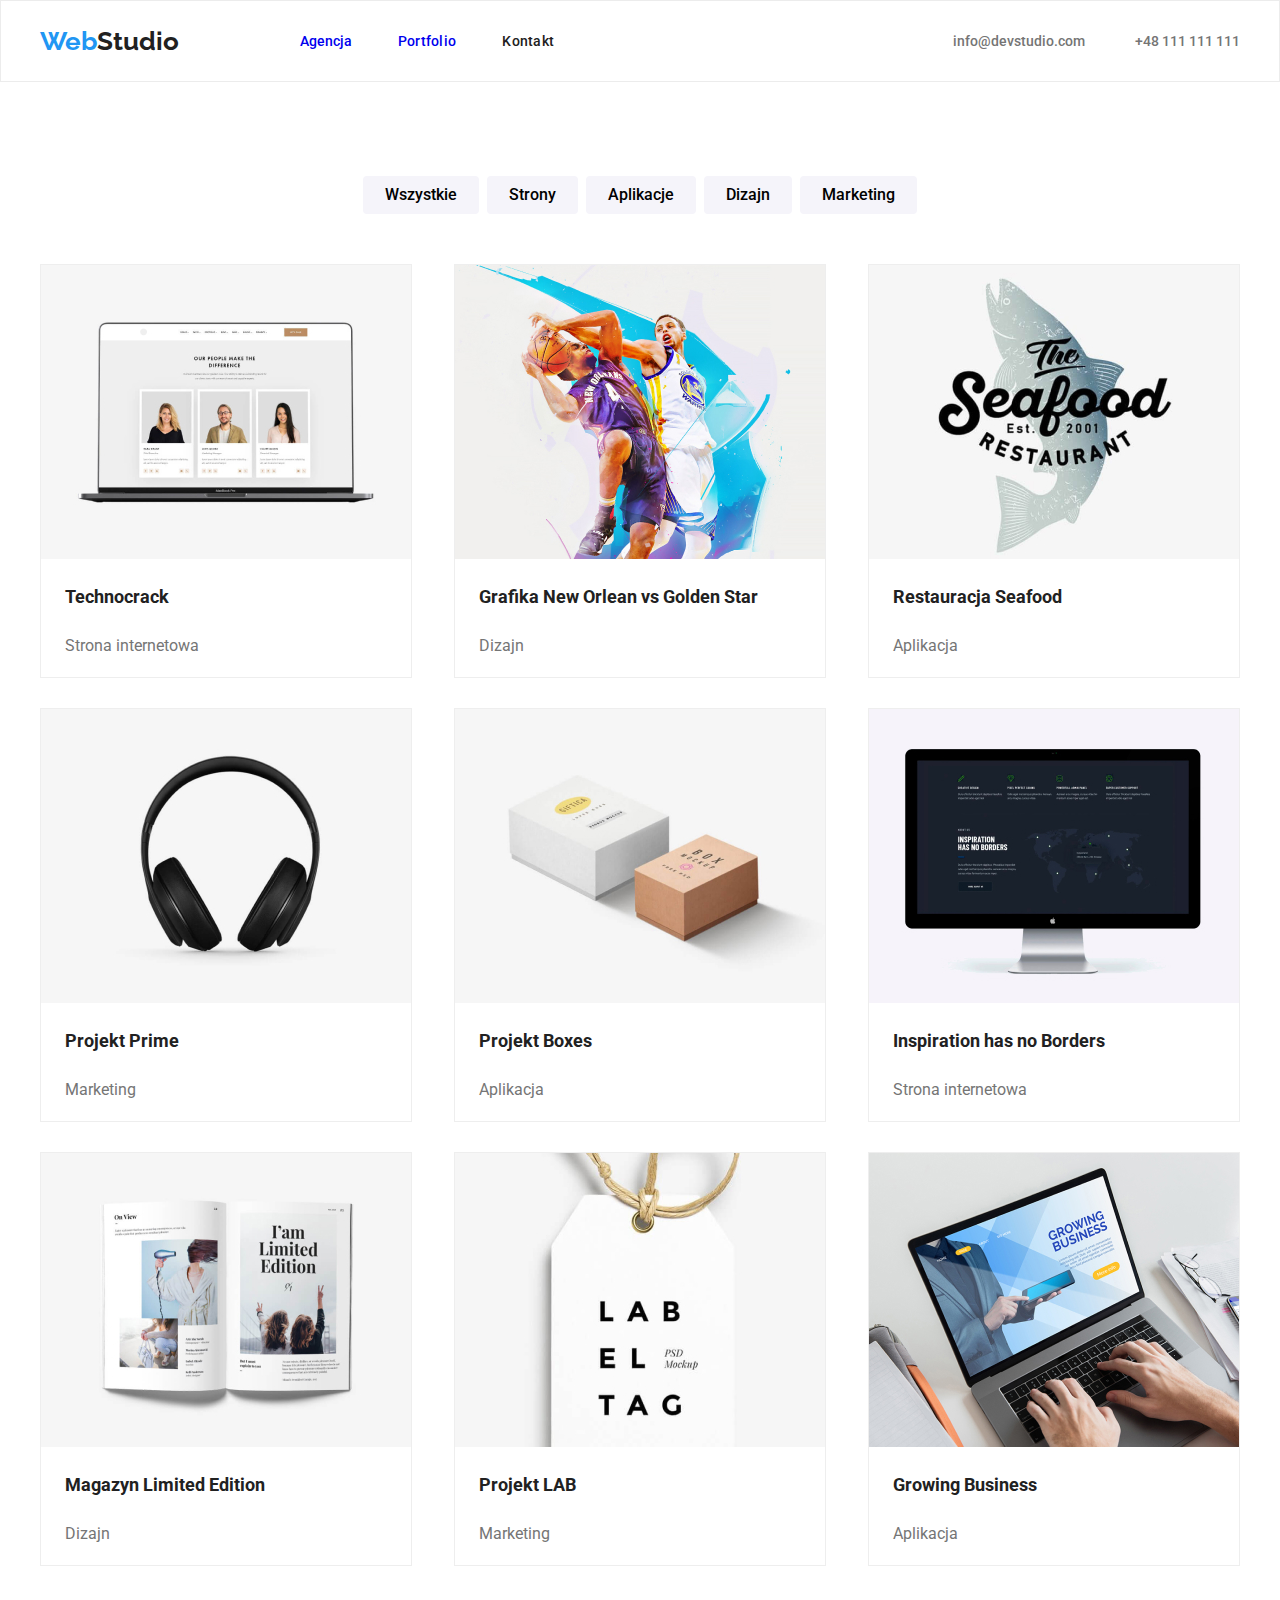
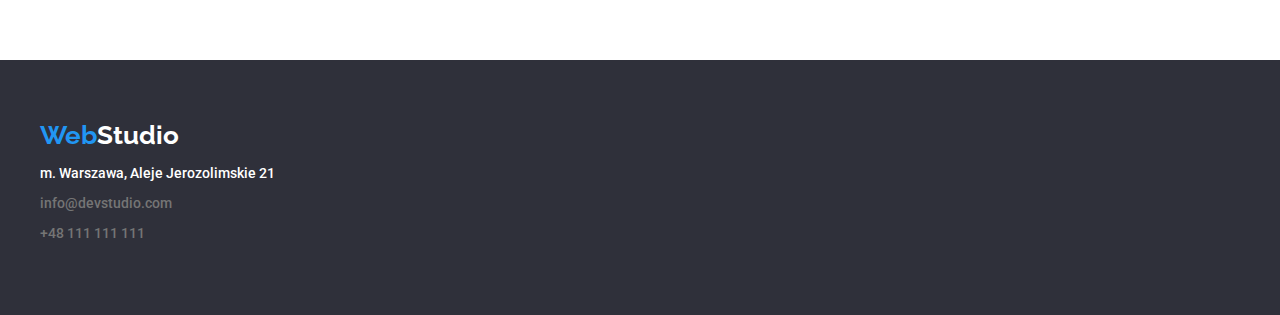
==== portfolio.html @ a64b7fc4 "copy" ====
<!DOCTYPE html>
<html lang="en">
  <head>
    <meta charset="UTF-8" />
    <meta http-equiv="X-UA-Compatible" content="IE=edge" />
    <meta name="viewport" content="width=device-width, initial-scale=1.0" />
    <link rel="stylesheet" href="node_modules/modern-normalize/modern-normalize.css" />
    <link rel="stylesheet" href="./css/styles.css" />
    <link
      href="https://fonts.googleapis.com/css2?family=Raleway:wght@700&family=Roboto:wght@400;500;700;900&display=swap"
      rel="stylesheet"
    />
    <title>Portfolio</title>
  </head>

  <body>
     <header class="contact">
      <div class="containerflex">
        <a class="banner" href="https://ppacuk.github.io/web-studio/"
          ><span class="highlight">Web</span>Studio</a>
        <nav>
          <ul class="menu">
            <li class="menuitem"><a class="link " href="./index.html">Agencja</a></li>
            <li class="menuitem"><a class="link " href="./portfolio.html"> Portfolio</a></li>
            <li class="menuitem"><a class="link " href="">Kontakt</a></li>
          </ul>
        </nav>
        <ul class="menu">
          <li class="menuadress"><a class="adress" href="mailto:info@devstudio.com">info@devstudio.com</a></li>
          <li class="menuadress"><a class="adress" href="tel:+48111111111">+48 111 111 111</a></li>
        </ul>
      </div>
    </header>

    <main>
      <section>
        <div class="container">
        <h2 hidden>walidator fix</h2>
        <ul class="menuport">
          <li>
            <button class="menuport-list button" type="button">Wszystkie</button>
          </li>
          <li class="menuport-list">
            <button class="menuport-list button" type="button">Strony</button>
          </li>
          <li class="menuport-list">
            <button class="menuport-list button" type="button">Aplikacje</button>
          </li>
          <li class="menuport-li">
            <button class="menuport-list button" type="button">Dizajn</button>
          </li>
          <li>
            <button class="menuport-list button" type="button">Marketing</button>
          </li>
        </ul>
        </div>
      </section>
      <section>
        <div class="container">
        <ul class="example">
          <li>
            <figure class="example-img">
              <img src="./image/Portfolio/technocrack.jpg" alt="laptop" width="370" height="294" />
              <figcaption>
                <h3 class="projectex">Technocrack</h3>
                <p class="info">Strona internetowa</p>
              </figcaption>
            </figure>
          </li>
          <li>
            <figure class="example-img">
              <img
                src="./image/Portfolio/grafika_new_orlean_vs_golden_star.jpg"
                alt="dwoje ludzi gra w koszykówke"
                width="370"
                height="294"
              />
              <figcaption>
                <h3 class="projectex">Grafika New Orlean vs Golden Star</h3>
                <p class="info">Dizajn</p>
              </figcaption>
            </figure>
          </li>
          <li>
            <figure class="example-img">
              <img
                src="./image/Portfolio/restauracja_seafood.jpg"
                alt="logo restauracji seafood"
                width="370"
                height="294"
              />
              <figcaption>
                <h3 class="projectex">Restauracja Seafood</h3>
                <p class="info">Aplikacja</p>
              </figcaption>
            </figure>
          </li>
          <li>
            <figure class="example-img">
              <img
                src="./image/Portfolio/projekt_pirme.jpg"
                alt="słuchawki"
                width="370"
                height="294"
              />
              <figcaption>
                <h3 class="projectex">Projekt Prime</h3>
                <p class="info">Marketing</p>
              </figcaption>
            </figure>
          </li>
          <li>
            <figure class="example-img">
              <img
                src="./image/Portfolio/projekt_boxes.jpg"
                alt="dwa pudełka"
                width="370"
                height="294"
              />
              <figcaption>
                <h3 class="projectex">Projekt Boxes</h3>
                <p class="info">Aplikacja</p>
              </figcaption>
            </figure>
          </li>
          <li>
            <figure class="example-img">
              <img
                src="./image/Portfolio/inspiration_has_no_borders.jpg"
                alt="monitor"
                width="370"
                height="294"
              />
              <figcaption>
                <h3 class="projectex">Inspiration has no Borders</h3>
                <p class="info">Strona internetowa</p>
              </figcaption>
            </figure>
          </li>
          <li>
            <figure class="example-img">
              <img
                src="./image/Portfolio/magazyn_limited_edition.jpg"
                alt="magazyn"
                width="370"
                height="294"
              />
              <figcaption>
                <h3 class="projectex">Magazyn Limited Edition</h3>
                <p class="info">Dizajn</p>
              </figcaption>
            </figure>
          </li>
          <li>
            <figure class="example-img">
              <img
                src="./image/Portfolio/projekt_lab.jpg"
                alt="zawieszka z napisem"
                width="370"
                height="294"
              />
              <figcaption>
                <h3 class="projectex">Projekt LAB</h3>
                <p class="info">Marketing</p>
              </figcaption>
            </figure>
          </li>
          <li>
            <figure class="example-img">
              <img
                src="./image/Portfolio/growing_business.jpg"
                alt="ręce na laptopie xD"
                width="370"
                height="294"
              />
              <figcaption>
                <h3 class="projectex">Growing Business</h3>
                <p class="info">Aplikacja</p>
              </figcaption>
            </figure>
          </li>
        </ul>
        </div>
      </section>
    </main>

    <footer class="bottom">
        <div class="container">
      <a class="banner" href="https://ppacuk.github.io/web-studio/"
          ><span class="highlight">Web</span><span class="highlightbanner">Studio</span></a
        >
        <address class="contact-adress">
          <p>
            <a
              class="link"
              href="https://www.google.pl/maps/place/al.+Jerozolimskie+21,+00-508+Warszawa/@52.2305286,21.013843,17z/data=!3m1!4b1!4m5!3m4!1s0x471eccf3e52bee23:0xc5163bc7ec8d4437!8m2!3d52.2305286!4d21.0160317"
              ><span class="highlightbottom"> m. Warszawa, Aleje Jerozolimskie 21</span></a
            >
          </p>
          <p><a class="adress" href="mailto:info@devstudio.com">info@devstudio.com</a></p>
          <p><a class="adress" href="tel:+48111111111">+48 111 111 111</a></p>
        </address>
        </div>
    </footer>
  </body>
</html>
---- css/styles.css ----
/* ==========================General ==========================*/
body {
  font-family: 'Roboto', sans-serif;
  font-family: 'Raleway', sans-serif;
  color: #212121;
  font-weight: 400;
  margin: 0;
}
h1,
h2,
h3,
h4,
h5,
h6 {
  margin: 0;
  padding: 0;
}
ul,
ol {
  margin: 0;
  padding: 0;
  list-style: none;
}
p {
  padding: 0;
}
img {
  display: block;
}
/*========================== header ==========================*/

.contact {
  font-family: 'Roboto';
  font-style: normal;
  font-weight: 500;
  font-size: 14px;
  line-height: 1.14285714;
  border: 1px solid rgba(236, 236, 236, 1);
}
.contact-adress {
  font-family: 'Roboto';
  font-style: normal;
  font-weight: 500;
  font-size: 14px;
  line-height: 1.14285714;
}
.banner {
  font-family: 'Raleway';
  font-style: normal;
  font-weight: 700;
  font-size: 26px;
  line-height: 1.19230769;
  text-decoration: none;
  color: #212121;
  margin-right: 93px;
  display: flex;
  align-items: center;
}

/*========================== main ==========================*/

.titlecontainer {
  width: 654px;
  height: 120px;
  margin: auto;
  margin-bottom: 15px;
  padding-top: 200px;
}
.title {
  background-color: #2f303a;
  height: 600px;
}
#title {
  font-family: 'Roboto';
  font-style: normal;
  font-weight: 900;
  font-size: 44px;
  line-height: 1.5;
  color: #ffffff;
  text-align: center;
  text-transform: uppercase;
}
.headclass {
  font-family: 'Roboto';
  font-style: normal;
  font-weight: 700;
  font-size: 14px;
  line-height: 1.14285714;
  text-transform: uppercase;
  width: 270px;
  height: 16px;
}
.description {
  font-family: 'Roboto';
  font-style: normal;
  font-weight: 400;
  font-size: 14px;
  line-height: 1.71428571;
  color: #757575;
  margin-top: 10px;
  margin-bottom: 94px;
  width: 270px;
  height: 75px;
}
.features {
  display: flex;
  margin-top: 94px;
  justify-content: space-between;
}
.portfolio {
  display: flex;
  justify-content: space-between;
  margin-bottom: 94px;
}
.midhead {
  font-family: 'Roboto';
  font-style: normal;
  font-weight: 700;
  font-size: 36px;
  line-height: 1.16666667;
  margin-bottom: 50px;
  text-align: center;
}
#team {
  padding-top: 94px;
}
.crew {
  display: flex;
  flex-wrap: nowrap;
  gap: 30px;
  justify-content: center;
}
.back {
  background-color: #f5f4fa;
}
.name {
  font-family: 'Roboto';
  font-style: normal;
  font-weight: 500;
  font-size: 16px;
  line-height: 1.875;
  background-color: #ffffff;
  margin-top: 30px;
}
.job {
  font-family: 'Roboto';
  font-style: normal;
  font-size: 16px;
  line-height: 1.875;
  color: #757575;
  background-color: #ffffff;
}
.card {
  width: 270px;
  height: 368px;
  background-color: #ffffff;
  text-align: center;
  margin: 0px;
  margin-bottom: 94px;
  box-shadow: 0px 1px 3px rgba(0, 0, 0, 0.12), 0px 1px 1px rgba(0, 0, 0, 0.14),
    0px 2px 1px rgba(0, 0, 0, 0.2);
}

/*========================== footer ==========================*/

.bottom {
  background-color: #2f303a;
  padding-top: 60px;
  padding-bottom: 60px;
}
.highlightbottom {
  color: #ffffff;
}
.highlightbottom:visited {
  color: #ffffff;
}
.highlightbottom:hover,
.highlightbottom:focus {
  color: #2196f3;
}
.container .example {
  display: flex;
  flex-wrap: wrap;
  gap: 30px;
  margin-top: 50px;
  justify-content: space-between;
}
.example-img {
  margin: 0px;
  border: 1px solid rgba(238, 238, 238, 1);
}
.example:last-child {
  margin-bottom: 94px;
}
/*========================== component ==========================*/
.section {
  padding-top: 94px;
  padding-bottom: 94px;
}
.menuport {
  display: flex;
  justify-content: center;
  flex-wrap: wrap;
  gap: 8px;
  margin-top: 94px;
}
.menuadress:first-child {
  margin-left: 371px;
}
.menuadress:last-child {
  margin-left: 50px;
}
.menu {
  display: flex;
  align-items: center;
}
.menuitem:not(:first-child) {
  margin-left: 46px;
  font-family: 'Roboto';
  font-style: normal;
  font-weight: 500;
  font-size: 14px;
  line-height: 16px;
  letter-spacing: 0.02em;

  color: #212121;
}
.menuitem {
  padding-top: 32px;
  padding-bottom: 32px;
}

.containerflex {
  width: 1200px;
  margin: 0 auto;
  display: flex;
  justify-content: space-between;
}
.container {
  width: 1200px;
  margin: 0 auto;
}
.highlight {
  color: #2196f3;
}
.highlightbanner {
  color: #ffffff;
}
.highlightbanner:visited {
  color: #ffffff;
}
.projectex {
  font-family: 'Roboto';
  font-style: normal;
  font-weight: 700;
  font-size: 18px;
  line-height: 2;
  text-align: left;
  margin-left: 24px;
  margin-top: 20px;
}
.info {
  font-family: 'Roboto';
  font-style: normal;
  font-size: 16px;
  line-height: 1.875;
  color: #757575;
  text-align: left;
  margin-left: 24px;
}
.highlightbottom {
  color: #ffffff;
}
.highlightbottom:visited {
  color: #ffffff;
}
.highlightbottom:hover,
.highlightbottom:focus {
  color: #2196f3;
}
.adress:visited {
  color: #757575;
}
.adress:hover,
.adress:focus {
  color: #2196f3;
}
.adress {
  color: #757575;
  text-decoration: none;
}

.link:visited {
  color: #212121;
}
.link:hover,
.link:focus {
  color: #2196f3;
}
.link {
  text-decoration: none;
}
/*========================== buttons ==========================*/
.button:hover,
.button:focus {
  background-color: #2196f3;
  color: #ffffff;
}
.button {
  cursor: pointer;
  font-family: 'Roboto';
  font-style: normal;
  font-weight: 500;
  font-size: 16px;
  line-height: 1.625;
  border: 0px;
  background-color: rgba(245, 244, 250, 1);
}
.button.menuport-list {
  height: 38px;
  padding: 6px 22px;

  border-radius: 4px;
}
#orderbutton:hover,
#orderbutton:focus {
  background-color: #2196f3;
  color: #ffffff;
}
#orderbutton {
  cursor: pointer;
  background: #2196f3;
  font-family: 'Roboto';
  font-style: normal;
  font-weight: 700;
  font-size: 16px;
  line-height: 1.875;
  color: #ffffff;
  background: #2196f3;
  box-shadow: 0px 4px 4px rgba(0, 0, 0, 0.15);
  border-radius: 4px;
  display: block;
  width: 200px;
  height: 50px;
  margin: auto;
}
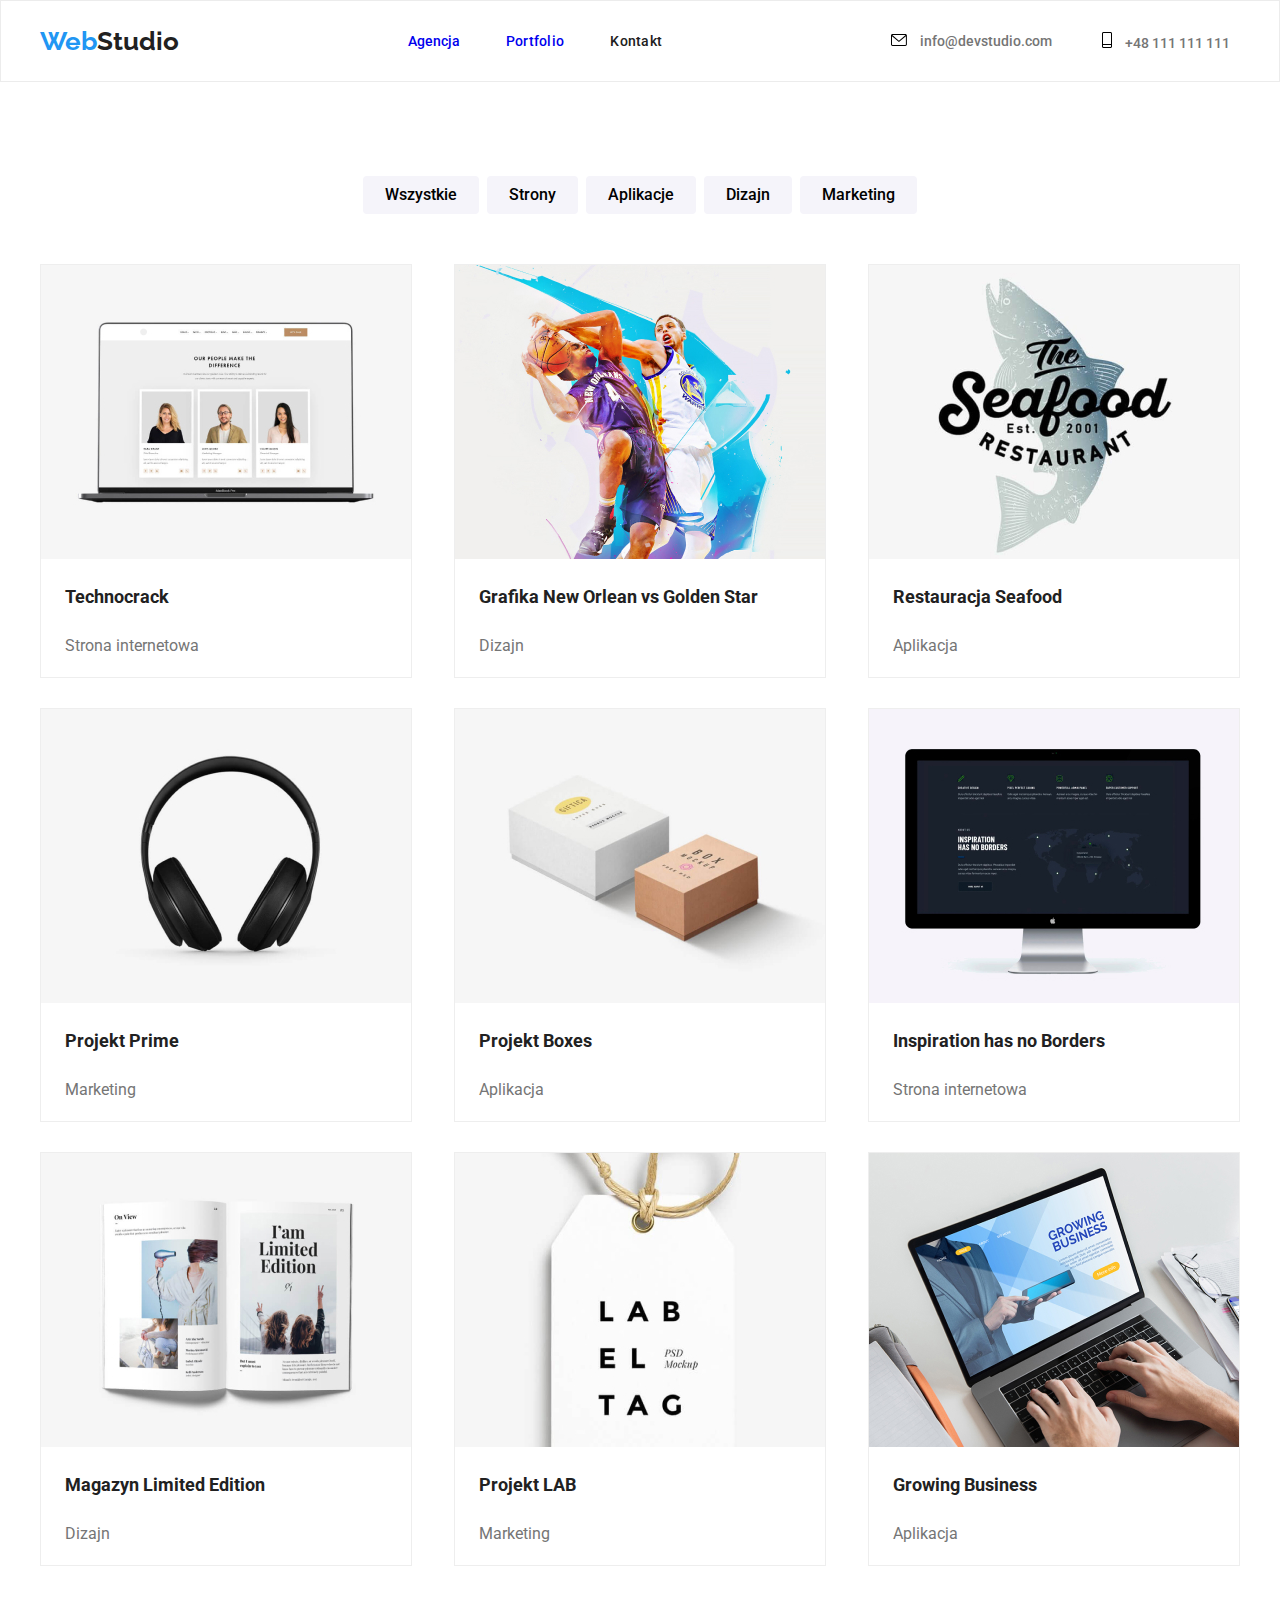
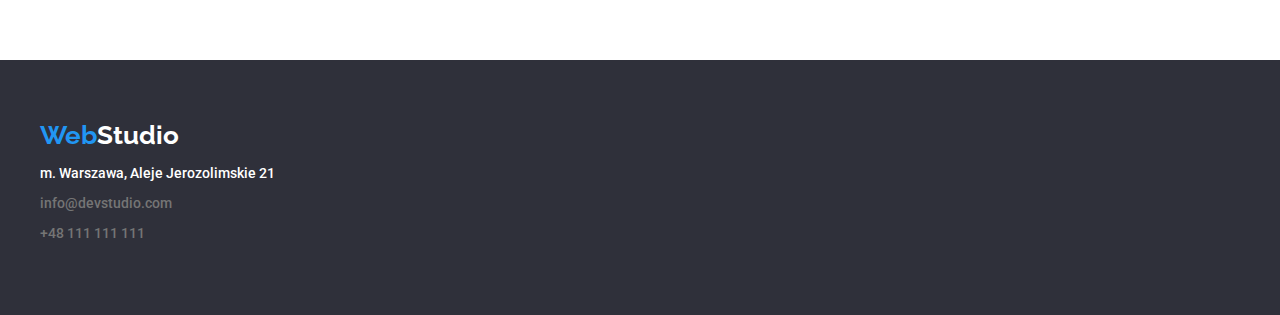
==== commit eb303d62: "footer" ====
--- a/portfolio.html
+++ b/portfolio.html
@@ -26,8 +26,20 @@
           </ul>
         </nav>
         <ul class="menu">
-          <li class="menuadress"><a class="adress" href="mailto:info@devstudio.com">info@devstudio.com</a></li>
-          <li class="menuadress"><a class="adress" href="tel:+48111111111">+48 111 111 111</a></li>
+          <li class="menuadress">
+            <a class="adress" href="mailto:info@devstudio.com">
+              <svg class="mail-icon" width="16px" height="12px">
+                <use href="image/icons.svg#icon-envelope"></use>
+              </svg>
+              info@devstudio.com</a>
+          </li>
+          <li class="menuadress phone-icon">
+            <a class="adress" href="tel:+48111111111">
+              <svg class="phone-icon"width="10px" height="16px">
+                <use href="image/icons.svg#icon-phone"></use>
+              </svg>
+              +48 111 111 111</a>
+          </li>
         </ul>
       </div>
     </header>
--- a/css/styles.css
+++ b/css/styles.css
@@ -67,7 +67,8 @@
   padding-top: 200px;
 }
 .title {
-  background-color: #2f303a;
+  background-image: linear-gradient(rgba(47, 48, 58, 0.4), rgba(47, 48, 58, 0.4)),
+    url(../image/imgbgc.jpg);
   height: 600px;
 }
 #title {
@@ -79,6 +80,20 @@
   color: #ffffff;
   text-align: center;
   text-transform: uppercase;
+}
+.asset{
+  width: 70px;
+  height: 70px;
+}
+.container-asset{
+  display: flex;
+  justify-content: center;
+  align-items: center;
+  width: 270px;
+  height: 120px;
+  background-color:#F5F4FA ;
+  border-radius: 4px;
+  margin-bottom: 30px;
 }
 .headclass {
   font-family: 'Roboto';
@@ -118,17 +133,87 @@
   font-weight: 700;
   font-size: 36px;
   line-height: 1.16666667;
-  margin-bottom: 50px;
   text-align: center;
 }
 #team {
   padding-top: 94px;
 }
+#customerstitle {
+  margin-top: 94px;
+  margin-bottom: 50px;
+}
+.customers-icon {
+  fill: #afb1b8;
+  border: none;
+}
+.customers-list {
+  display: flex;
+  justify-content: space-between;
+  align-items: center;
+}
+.customers-list-item {
+  display: flex;
+  justify-content: center;
+  align-items: center;
+  width: 170px;
+  height: 92px;
+  box-sizing: border-box;
+  border: 1px solid #afb1b8;
+  border-radius: 4px;
+  margin-bottom: 94px;
+}
+.customers-list-item:hover,
+.customers-list-item:hover svg,
+.customers-list-item:focus {
+  fill: #2196f3;
+  border: 1px solid #2196f3;
+}
+.customers-list-link {
+  border: none;
+}
 .crew {
   display: flex;
-  flex-wrap: nowrap;
+  justify-content: space-between;
+  align-items: center;
   gap: 30px;
+  width: 270px;
+  margin-top: 50px;
+}
+.social-icon {
+  width: 20px;
+  height: 20px;
+  fill: #afb1b8;
+}
+.social-list {
+  display: flex;
+  align-items: center;
   justify-content: center;
+  gap: 10px;
+  width: 270px;
+  margin-top: 28px;
+}
+.social-list-item {
+  display: flex;
+  align-items: center;
+}
+.social-list-link {
+  display: flex;
+  align-items: center;
+  justify-content: center;
+  width: 44px;
+  height: 44px;
+  background-color: rgba(255, 255, 255, 1);
+  border-radius: 50%;
+}
+.social-list-link:hover,
+.social-list-link:focus,
+.social-list-link:hover svg {
+  fill: rgba(255, 255, 255, 1);
+  background-color: #2196f3;
+}
+.social-icon:hover,
+.social-icon:focus {
+  fill: rgba(255, 255, 255, 1);
 }
 .back {
   background-color: #f5f4fa;
@@ -152,7 +237,7 @@
 }
 .card {
   width: 270px;
-  height: 368px;
+  height: 428px;
   background-color: #ffffff;
   text-align: center;
   margin: 0px;
@@ -164,6 +249,7 @@
 /*========================== footer ==========================*/
 
 .bottom {
+  display: flex;
   background-color: #2f303a;
   padding-top: 60px;
   padding-bottom: 60px;
@@ -191,6 +277,27 @@
 }
 .example:last-child {
   margin-bottom: 94px;
+}
+.social-list{
+  display: flex;
+  align-items: center;
+  flex-wrap: wrap;
+  gap: 10px;
+}
+.container-social{
+  padding-top: 30px;
+  padding-left: 70px;
+}
+.join{
+font-family: 'Roboto';
+font-style: normal;
+font-weight: 700;
+font-size: 14px;
+line-height: 16px;
+letter-spacing: 0.03em;
+text-transform: uppercase;
+color: #FFFFFF;
+padding-bottom: 20px;
 }
 /*========================== component ==========================*/
 .section {
@@ -205,7 +312,7 @@
   margin-top: 94px;
 }
 .menuadress:first-child {
-  margin-left: 371px;
+  margin-left: 93px;
 }
 .menuadress:last-child {
   margin-left: 50px;
@@ -213,6 +320,7 @@
 .menu {
   display: flex;
   align-items: center;
+  
 }
 .menuitem:not(:first-child) {
   margin-left: 46px;
@@ -229,7 +337,6 @@
   padding-top: 32px;
   padding-bottom: 32px;
 }
-
 .containerflex {
   width: 1200px;
   margin: 0 auto;
@@ -284,6 +391,15 @@
 .adress:hover,
 .adress:focus {
   color: #2196f3;
+  
+  fill:#2196f3;
+}
+.mail-icon{
+  margin-right: 10px;
+
+}
+.phone-icon{
+  margin-right: 10px;
 }
 .adress {
   color: #757575;
@@ -319,7 +435,6 @@
 .button.menuport-list {
   height: 38px;
   padding: 6px 22px;
-
   border-radius: 4px;
 }
 #orderbutton:hover,
@@ -336,11 +451,11 @@
   font-size: 16px;
   line-height: 1.875;
   color: #ffffff;
-  background: #2196f3;
   box-shadow: 0px 4px 4px rgba(0, 0, 0, 0.15);
   border-radius: 4px;
   display: block;
   width: 200px;
   height: 50px;
   margin: auto;
-}
+  border: none;
+}
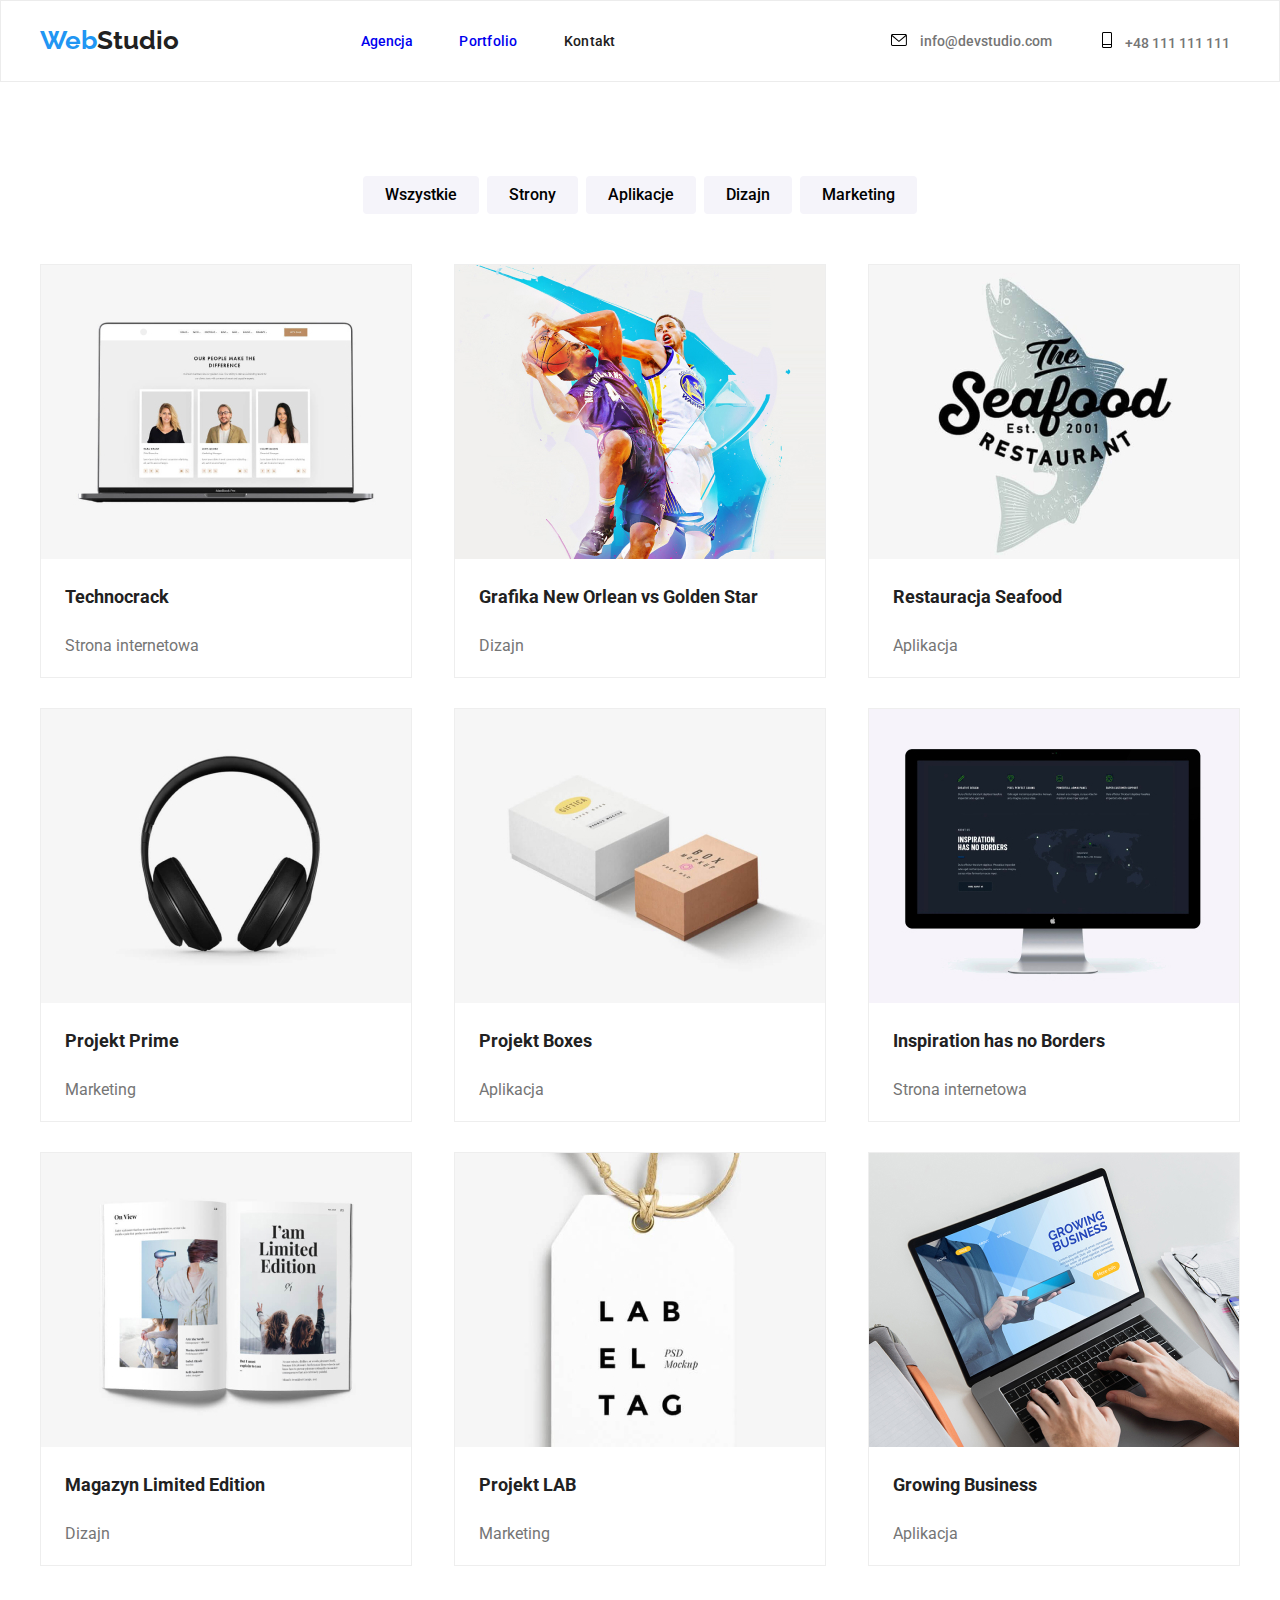
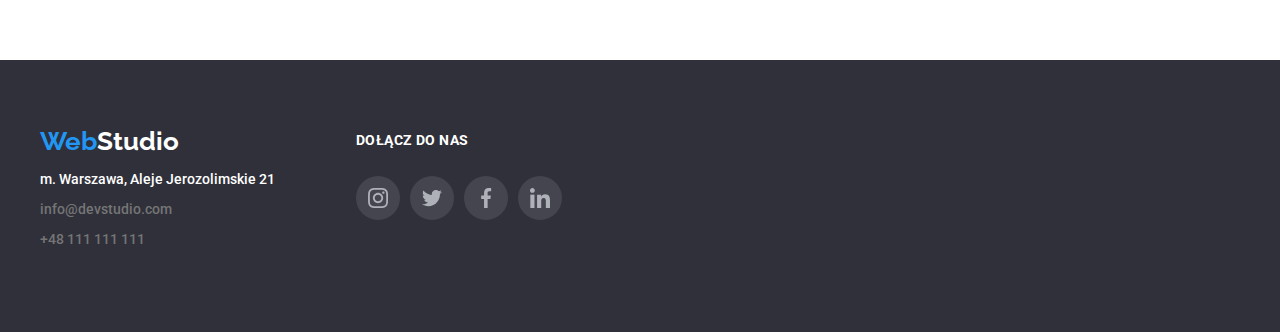
==== commit e51e015e: "s" ====
--- a/portfolio.html
+++ b/portfolio.html
@@ -14,15 +14,16 @@
   </head>
 
   <body>
-     <header class="contact">
+    <header class="contact">
       <div class="containerflex">
         <a class="banner" href="https://ppacuk.github.io/web-studio/"
-          ><span class="highlight">Web</span>Studio</a>
+          ><span class="highlight">Web</span>Studio</a
+        >
         <nav>
           <ul class="menu">
-            <li class="menuitem"><a class="link " href="./index.html">Agencja</a></li>
-            <li class="menuitem"><a class="link " href="./portfolio.html"> Portfolio</a></li>
-            <li class="menuitem"><a class="link " href="">Kontakt</a></li>
+            <li class="menuitem"><a class="link" href="./index.html">Agencja</a></li>
+            <li class="menuitem"><a class="link" href="./portfolio.html"> Portfolio</a></li>
+            <li class="menuitem"><a class="link" href="">Kontakt</a></li>
           </ul>
         </nav>
         <ul class="menu">
@@ -31,14 +32,16 @@
               <svg class="mail-icon" width="16px" height="12px">
                 <use href="image/icons.svg#icon-envelope"></use>
               </svg>
-              info@devstudio.com</a>
+              info@devstudio.com</a
+            >
           </li>
           <li class="menuadress phone-icon">
             <a class="adress" href="tel:+48111111111">
-              <svg class="phone-icon"width="10px" height="16px">
+              <svg class="phone-icon" width="10px" height="16px">
                 <use href="image/icons.svg#icon-phone"></use>
               </svg>
-              +48 111 111 111</a>
+              +48 111 111 111</a
+            >
           </li>
         </ul>
       </div>
@@ -47,172 +50,212 @@
     <main>
       <section>
         <div class="container">
-        <h2 hidden>walidator fix</h2>
-        <ul class="menuport">
-          <li>
-            <button class="menuport-list button" type="button">Wszystkie</button>
-          </li>
-          <li class="menuport-list">
-            <button class="menuport-list button" type="button">Strony</button>
-          </li>
-          <li class="menuport-list">
-            <button class="menuport-list button" type="button">Aplikacje</button>
-          </li>
-          <li class="menuport-li">
-            <button class="menuport-list button" type="button">Dizajn</button>
-          </li>
-          <li>
-            <button class="menuport-list button" type="button">Marketing</button>
-          </li>
-        </ul>
+          <h2 hidden>walidator fix</h2>
+          <ul class="menuport">
+            <li>
+              <button class="menuport-list button" type="button">Wszystkie</button>
+            </li>
+            <li class="menuport-list">
+              <button class="menuport-list button" type="button">Strony</button>
+            </li>
+            <li class="menuport-list">
+              <button class="menuport-list button" type="button">Aplikacje</button>
+            </li>
+            <li class="menuport-li">
+              <button class="menuport-list button" type="button">Dizajn</button>
+            </li>
+            <li>
+              <button class="menuport-list button" type="button">Marketing</button>
+            </li>
+          </ul>
         </div>
       </section>
       <section>
         <div class="container">
-        <ul class="example">
-          <li>
-            <figure class="example-img">
-              <img src="./image/Portfolio/technocrack.jpg" alt="laptop" width="370" height="294" />
-              <figcaption>
-                <h3 class="projectex">Technocrack</h3>
-                <p class="info">Strona internetowa</p>
-              </figcaption>
-            </figure>
-          </li>
-          <li>
-            <figure class="example-img">
-              <img
-                src="./image/Portfolio/grafika_new_orlean_vs_golden_star.jpg"
-                alt="dwoje ludzi gra w koszykówke"
-                width="370"
-                height="294"
-              />
-              <figcaption>
-                <h3 class="projectex">Grafika New Orlean vs Golden Star</h3>
-                <p class="info">Dizajn</p>
-              </figcaption>
-            </figure>
-          </li>
-          <li>
-            <figure class="example-img">
-              <img
-                src="./image/Portfolio/restauracja_seafood.jpg"
-                alt="logo restauracji seafood"
-                width="370"
-                height="294"
-              />
-              <figcaption>
-                <h3 class="projectex">Restauracja Seafood</h3>
-                <p class="info">Aplikacja</p>
-              </figcaption>
-            </figure>
-          </li>
-          <li>
-            <figure class="example-img">
-              <img
-                src="./image/Portfolio/projekt_pirme.jpg"
-                alt="słuchawki"
-                width="370"
-                height="294"
-              />
-              <figcaption>
-                <h3 class="projectex">Projekt Prime</h3>
-                <p class="info">Marketing</p>
-              </figcaption>
-            </figure>
-          </li>
-          <li>
-            <figure class="example-img">
-              <img
-                src="./image/Portfolio/projekt_boxes.jpg"
-                alt="dwa pudełka"
-                width="370"
-                height="294"
-              />
-              <figcaption>
-                <h3 class="projectex">Projekt Boxes</h3>
-                <p class="info">Aplikacja</p>
-              </figcaption>
-            </figure>
-          </li>
-          <li>
-            <figure class="example-img">
-              <img
-                src="./image/Portfolio/inspiration_has_no_borders.jpg"
-                alt="monitor"
-                width="370"
-                height="294"
-              />
-              <figcaption>
-                <h3 class="projectex">Inspiration has no Borders</h3>
-                <p class="info">Strona internetowa</p>
-              </figcaption>
-            </figure>
-          </li>
-          <li>
-            <figure class="example-img">
-              <img
-                src="./image/Portfolio/magazyn_limited_edition.jpg"
-                alt="magazyn"
-                width="370"
-                height="294"
-              />
-              <figcaption>
-                <h3 class="projectex">Magazyn Limited Edition</h3>
-                <p class="info">Dizajn</p>
-              </figcaption>
-            </figure>
-          </li>
-          <li>
-            <figure class="example-img">
-              <img
-                src="./image/Portfolio/projekt_lab.jpg"
-                alt="zawieszka z napisem"
-                width="370"
-                height="294"
-              />
-              <figcaption>
-                <h3 class="projectex">Projekt LAB</h3>
-                <p class="info">Marketing</p>
-              </figcaption>
-            </figure>
-          </li>
-          <li>
-            <figure class="example-img">
-              <img
-                src="./image/Portfolio/growing_business.jpg"
-                alt="ręce na laptopie xD"
-                width="370"
-                height="294"
-              />
-              <figcaption>
-                <h3 class="projectex">Growing Business</h3>
-                <p class="info">Aplikacja</p>
-              </figcaption>
-            </figure>
-          </li>
-        </ul>
+          <ul class="example">
+            <li>
+              <figure class="example-img">
+                <img
+                  src="./image/Portfolio/technocrack.jpg"
+                  alt="laptop"
+                  width="370"
+                  height="294"
+                />
+                <figcaption>
+                  <h3 class="projectex">Technocrack</h3>
+                  <p class="info">Strona internetowa</p>
+                </figcaption>
+              </figure>
+            </li>
+            <li>
+              <figure class="example-img">
+                <img
+                  src="./image/Portfolio/grafika_new_orlean_vs_golden_star.jpg"
+                  alt="dwoje ludzi gra w koszykówke"
+                  width="370"
+                  height="294"
+                />
+                <figcaption>
+                  <h3 class="projectex">Grafika New Orlean vs Golden Star</h3>
+                  <p class="info">Dizajn</p>
+                </figcaption>
+              </figure>
+            </li>
+            <li>
+              <figure class="example-img">
+                <img
+                  src="./image/Portfolio/restauracja_seafood.jpg"
+                  alt="logo restauracji seafood"
+                  width="370"
+                  height="294"
+                />
+                <figcaption>
+                  <h3 class="projectex">Restauracja Seafood</h3>
+                  <p class="info">Aplikacja</p>
+                </figcaption>
+              </figure>
+            </li>
+            <li>
+              <figure class="example-img">
+                <img
+                  src="./image/Portfolio/projekt_pirme.jpg"
+                  alt="słuchawki"
+                  width="370"
+                  height="294"
+                />
+                <figcaption>
+                  <h3 class="projectex">Projekt Prime</h3>
+                  <p class="info">Marketing</p>
+                </figcaption>
+              </figure>
+            </li>
+            <li>
+              <figure class="example-img">
+                <img
+                  src="./image/Portfolio/projekt_boxes.jpg"
+                  alt="dwa pudełka"
+                  width="370"
+                  height="294"
+                />
+                <figcaption>
+                  <h3 class="projectex">Projekt Boxes</h3>
+                  <p class="info">Aplikacja</p>
+                </figcaption>
+              </figure>
+            </li>
+            <li>
+              <figure class="example-img">
+                <img
+                  src="./image/Portfolio/inspiration_has_no_borders.jpg"
+                  alt="monitor"
+                  width="370"
+                  height="294"
+                />
+                <figcaption>
+                  <h3 class="projectex">Inspiration has no Borders</h3>
+                  <p class="info">Strona internetowa</p>
+                </figcaption>
+              </figure>
+            </li>
+            <li>
+              <figure class="example-img">
+                <img
+                  src="./image/Portfolio/magazyn_limited_edition.jpg"
+                  alt="magazyn"
+                  width="370"
+                  height="294"
+                />
+                <figcaption>
+                  <h3 class="projectex">Magazyn Limited Edition</h3>
+                  <p class="info">Dizajn</p>
+                </figcaption>
+              </figure>
+            </li>
+            <li>
+              <figure class="example-img">
+                <img
+                  src="./image/Portfolio/projekt_lab.jpg"
+                  alt="zawieszka z napisem"
+                  width="370"
+                  height="294"
+                />
+                <figcaption>
+                  <h3 class="projectex">Projekt LAB</h3>
+                  <p class="info">Marketing</p>
+                </figcaption>
+              </figure>
+            </li>
+            <li>
+              <figure class="example-img">
+                <img
+                  src="./image/Portfolio/growing_business.jpg"
+                  alt="ręce na laptopie xD"
+                  width="370"
+                  height="294"
+                />
+                <figcaption>
+                  <h3 class="projectex">Growing Business</h3>
+                  <p class="info">Aplikacja</p>
+                </figcaption>
+              </figure>
+            </li>
+          </ul>
         </div>
       </section>
     </main>
 
     <footer class="bottom">
-        <div class="container">
-      <a class="banner" href="https://ppacuk.github.io/web-studio/"
-          ><span class="highlight">Web</span><span class="highlightbanner">Studio</span></a
-        >
-        <address class="contact-adress">
-          <p>
-            <a
-              class="link"
-              href="https://www.google.pl/maps/place/al.+Jerozolimskie+21,+00-508+Warszawa/@52.2305286,21.013843,17z/data=!3m1!4b1!4m5!3m4!1s0x471eccf3e52bee23:0xc5163bc7ec8d4437!8m2!3d52.2305286!4d21.0160317"
-              ><span class="highlightbottom"> m. Warszawa, Aleje Jerozolimskie 21</span></a
-            >
-          </p>
-          <p><a class="adress" href="mailto:info@devstudio.com">info@devstudio.com</a></p>
-          <p><a class="adress" href="tel:+48111111111">+48 111 111 111</a></p>
-        </address>
-        </div>
+      <div class="containerflex">
+        <div class="container-contact">
+          <a class="banner-dark" href="https://ppacuk.github.io/web-studio/"
+            ><span class="highlight">Web</span><span class="highlightbanner">Studio</span></a
+          >
+          <address class="contact-adress">
+            <p>
+              <a
+                class="link"
+                href="https://www.google.pl/maps/place/al.+Jerozolimskie+21,+00-508+Warszawa/@52.2305286,21.013843,17z/data=!3m1!4b1!4m5!3m4!1s0x471eccf3e52bee23:0xc5163bc7ec8d4437!8m2!3d52.2305286!4d21.0160317"
+                ><span class="highlightbottom"> m. Warszawa, Aleje Jerozolimskie 21</span></a
+              >
+            </p>
+            <p><a class="adress" href="mailto:info@devstudio.com">info@devstudio.com</a></p>
+            <p><a class="adress" href="tel:+48111111111">+48 111 111 111</a></p>
+          </address>
+        </div>
+        <div class="container-social">
+          <h3 class="join">dołącz do nas</h3>
+          <ul class="social-list-dark">
+            <li class="social-list-item-dark">
+              <a class="social-list-link-dark" href="#">
+                <svg class="social-icon-dark">
+                  <use href="/image/icons.svg#icon-instagram-2"></use>
+                </svg>
+              </a>
+            </li>
+            <li class="social-list-item-dark">
+              <a class="social-list-link-dark" href="#">
+                <svg class="social-icon-dark">
+                  <use href="/image/icons.svg#icon-twitter-1"></use>
+                </svg>
+              </a>
+            </li>
+            <li class="social-list-item-dark">
+              <a class="social-list-link-dark" href="#">
+                <svg class="social-icon-dark">
+                  <use href="/image/icons.svg#icon-facebook1"></use>
+                </svg>
+              </a>
+            </li>
+            <li class="social-list-item-dark">
+              <a class="social-list-link-dark" href="#">
+                <svg class="social-icon-dark">
+                  <use href="/image/icons.svg#icon-linkedin1"></use>
+                </svg>
+              </a>
+            </li>
+          </ul>
+        </div>
+      </div>
     </footer>
   </body>
 </html>
--- a/css/styles.css
+++ b/css/styles.css
@@ -52,9 +52,18 @@
   line-height: 1.19230769;
   text-decoration: none;
   color: #212121;
-  margin-right: 93px;
-  display: flex;
-  align-items: center;
+  padding-top: 24px;
+  
+}
+.banner-dark {
+  font-family: 'Raleway';
+  font-style: normal;
+  font-weight: 700;
+  font-size: 26px;
+  line-height: 1.19230769;
+  text-decoration: none;
+  color: #212121;
+  
 }
 
 /*========================== main ==========================*/
@@ -271,6 +280,12 @@
   margin-top: 50px;
   justify-content: space-between;
 }
+.container-contact{
+  display: flex;
+  flex-direction: column;
+  width: 246px;
+  height: 81px;
+}
 .example-img {
   margin: 0px;
   border: 1px solid rgba(238, 238, 238, 1);
@@ -285,9 +300,19 @@
   gap: 10px;
 }
 .container-social{
-  padding-top: 30px;
-  padding-left: 70px;
-}
+ display: flex;
+ flex-wrap: wrap;
+  width: 206px;
+  height: 80px;
+  padding-top: 12px;
+
+  }
+  .bottom>.containerflex{
+    justify-content: flex-start;
+    gap: 70px;
+    align-items: center;
+    padding-bottom: 60px;
+  }
 .join{
 font-family: 'Roboto';
 font-style: normal;
@@ -297,7 +322,38 @@
 letter-spacing: 0.03em;
 text-transform: uppercase;
 color: #FFFFFF;
-padding-bottom: 20px;
+;
+}
+.social-icon-dark {
+  width: 20px;
+  height: 20px;
+  fill: #afb1b8;
+}
+.social-list-dark {
+  display: flex;
+ 
+  gap: 10px;
+  width: 270px;
+  margin-top: 28px;
+}
+.social-list-link-dark {
+  display: flex;
+  align-items: center;
+  justify-content: center;
+  width: 44px;
+  height: 44px;
+  background-color: rgba(255, 255, 255, 0.1);
+  border-radius: 50%;
+}
+.social-list-link-dark:hover,
+.social-list-link-dark:focus,
+.social-list-link-dark:hover svg {
+  fill: rgba(255, 255, 255, 1);
+  background-color: #2196f3;
+}
+.social-icon-dark:hover,
+.social-icon-dark:focus {
+  fill: rgba(255, 255, 255, 1);
 }
 /*========================== component ==========================*/
 .section {
